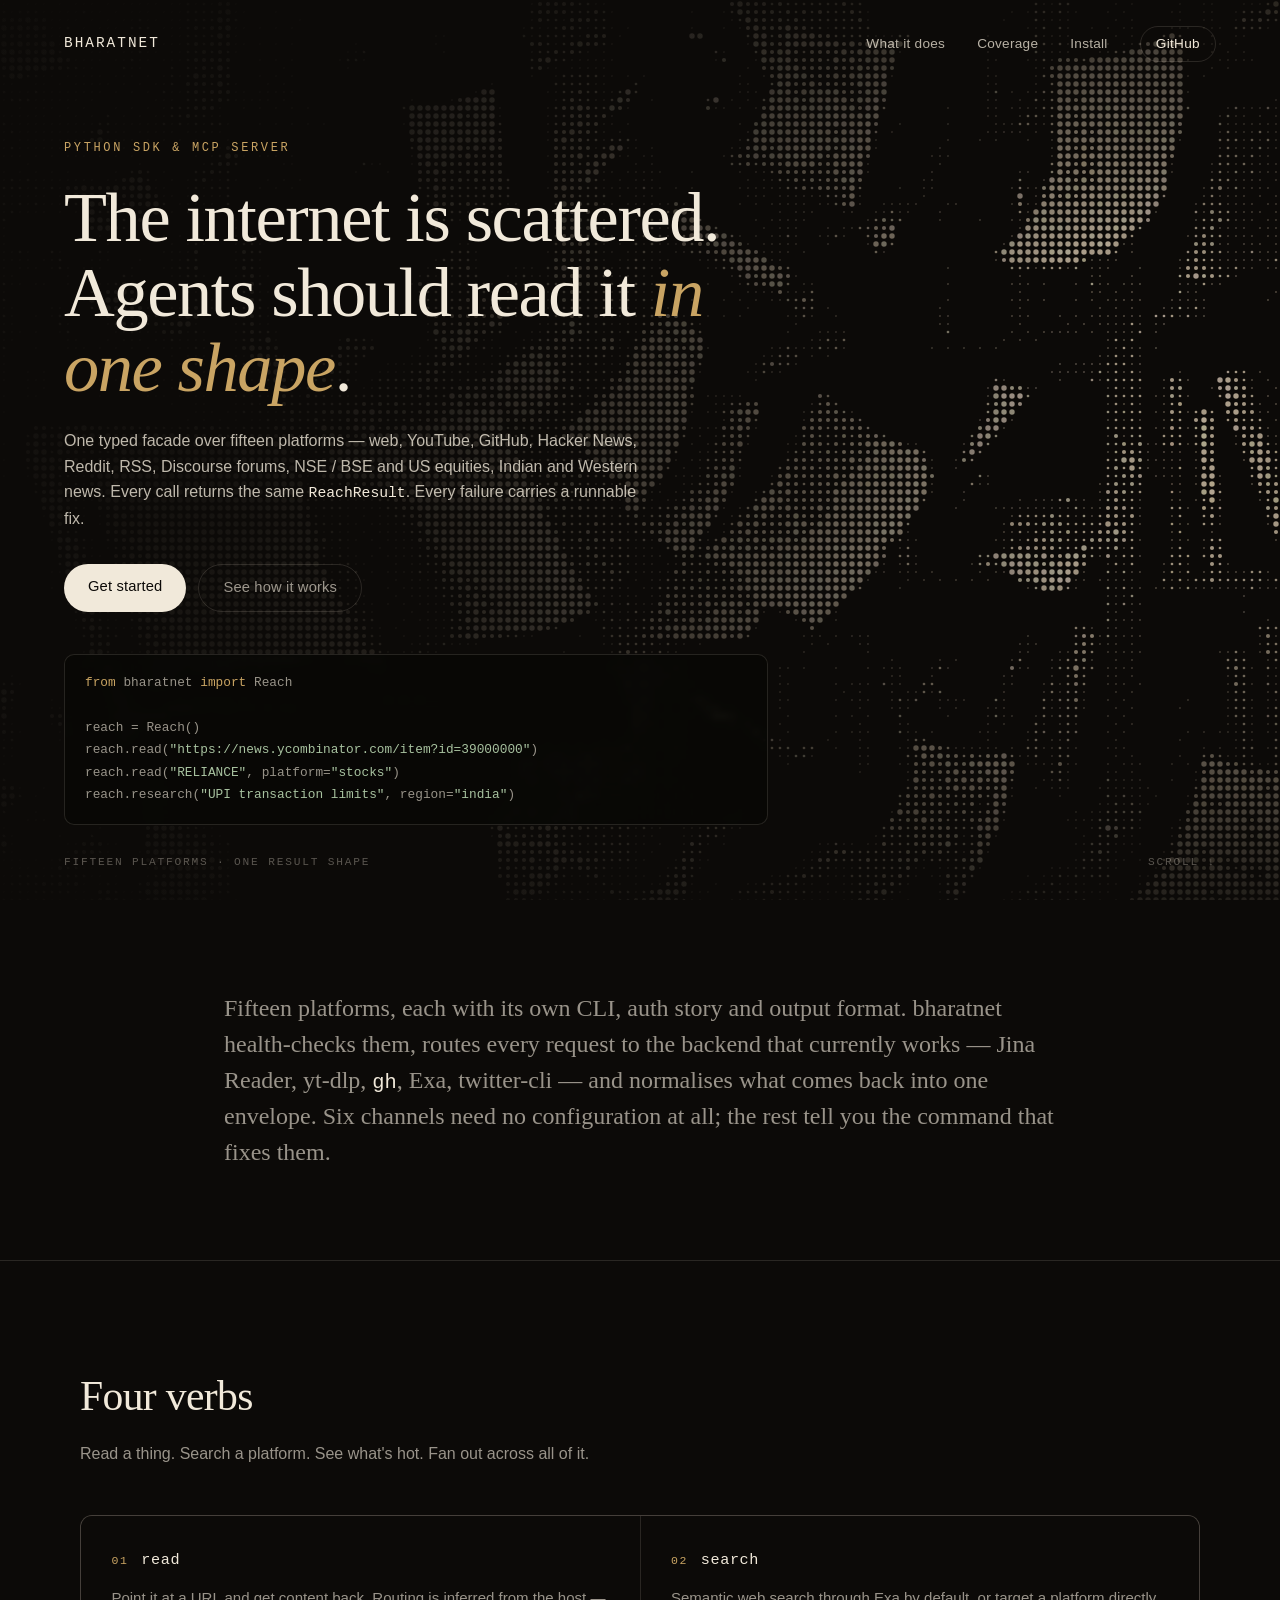
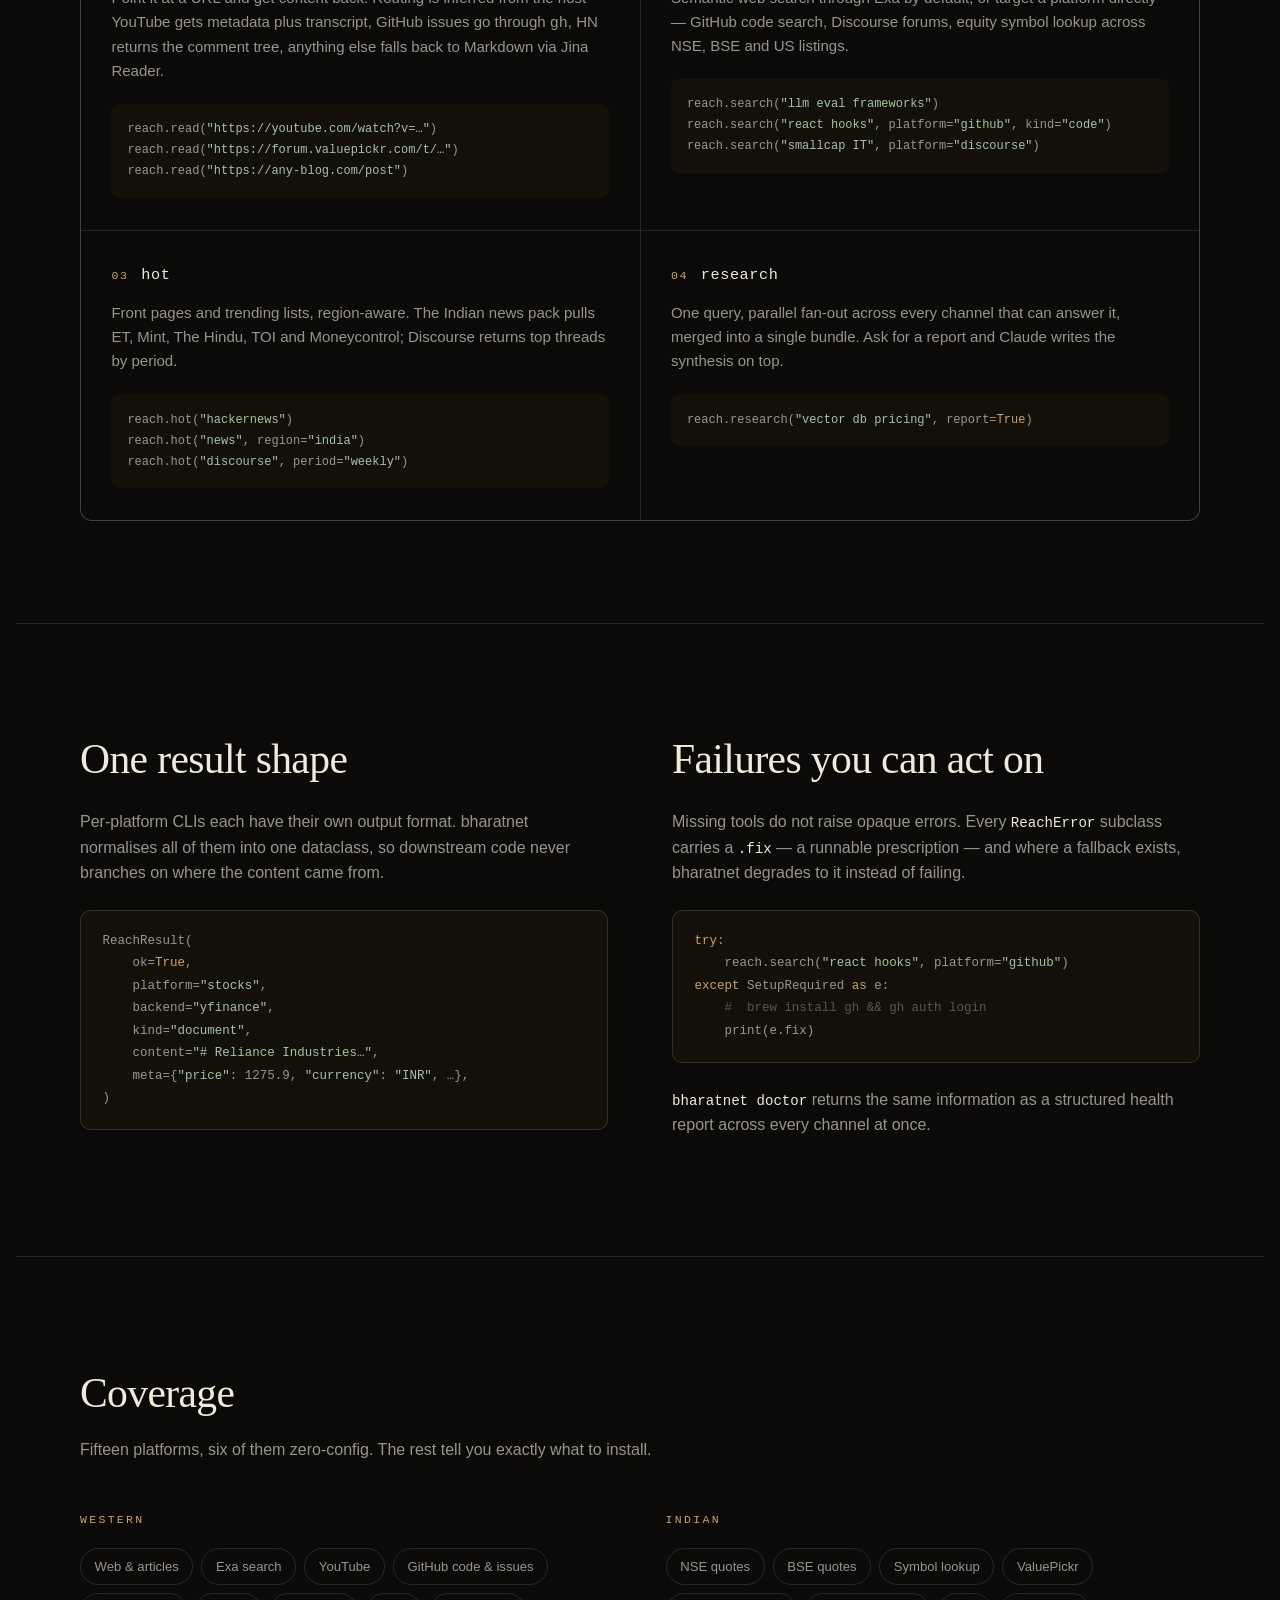
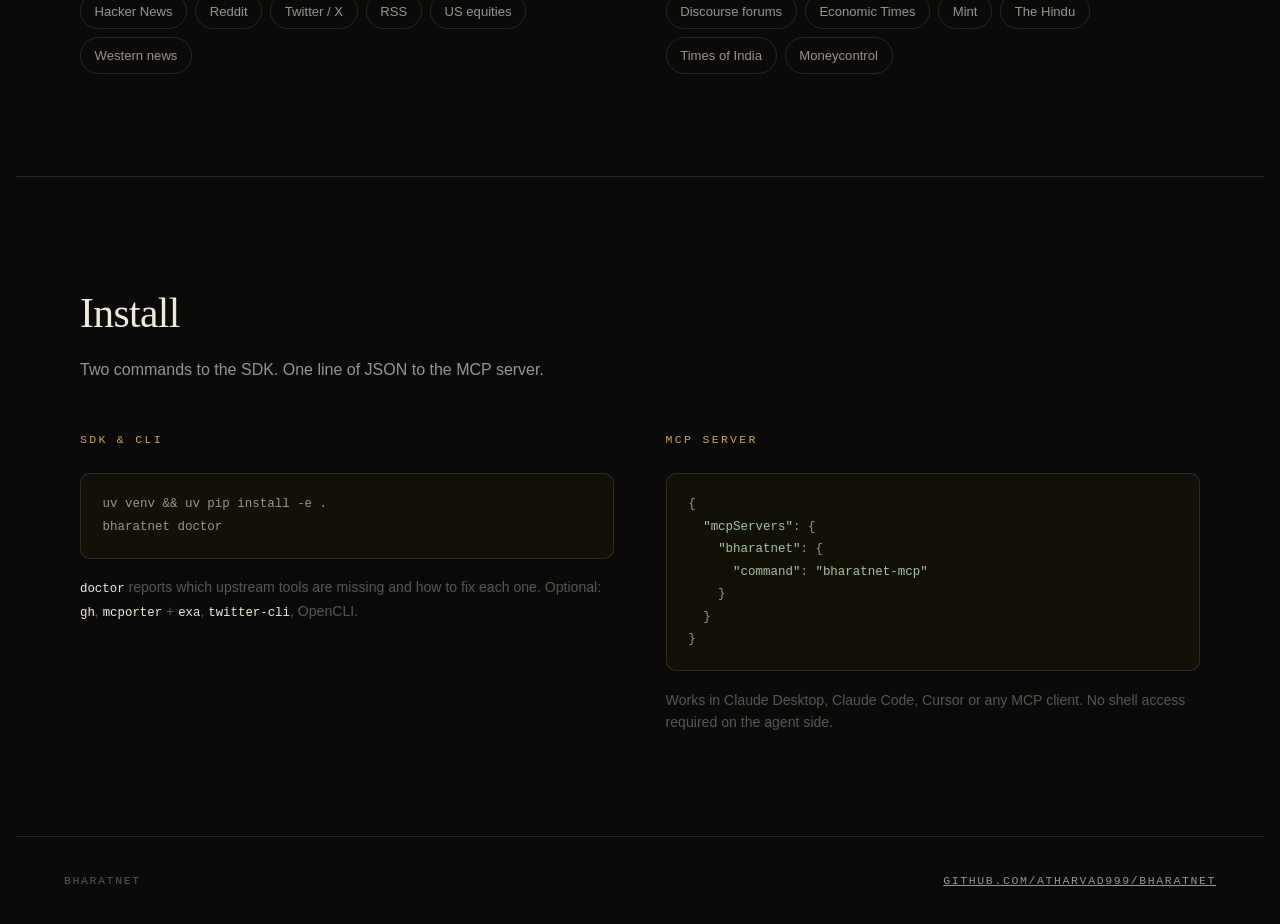
==== lp/index.html @ 47069c58 "Add local web console: bharatnet ui FastAPI + static single page sharing the landing page's design s" ====
<!doctype html>
<html lang="en">
<head>
<meta charset="utf-8">
<meta name="viewport" content="width=device-width, initial-scale=1">
<title>bharatnet — one call, every source</title>
<meta name="description" content="A typed Python SDK and MCP server for internet access across Western and Indian platforms. One facade, one result shape, machine-readable failures.">
<link rel="stylesheet" href="styles.css">
</head>
<body>

<header class="nav">
  <a class="nav__mark" href="#top">bharatnet</a>
  <nav class="nav__links">
    <a href="#what">What it does</a>
    <a href="#coverage">Coverage</a>
    <a href="#install">Install</a>
    <a class="nav__cta" href="https://github.com/atharvad999/bharatnet">GitHub</a>
  </nav>
</header>

<section class="hero" id="top">
  <canvas id="dither" class="hero__canvas" aria-hidden="true"></canvas>
  <div class="hero__scrim" aria-hidden="true"></div>

  <div class="hero__inner">
    <p class="eyebrow">Python SDK &amp; MCP server</p>
    <h1 class="hero__title">
      The internet is scattered.<br>
      Agents should read it <em>in one shape</em>.
    </h1>
    <p class="hero__sub">
      One typed facade over fifteen platforms — web, YouTube, GitHub, Hacker News,
      Reddit, RSS, Discourse forums, NSE&nbsp;/&nbsp;BSE and US equities, Indian and
      Western news. Every call returns the same <code>ReachResult</code>. Every
      failure carries a runnable fix.
    </p>
    <div class="hero__actions">
      <a class="btn btn--primary" href="#install">Get started</a>
      <a class="btn btn--ghost" href="#what">See how it works</a>
    </div>
    <pre class="hero__code"><code><span class="c-k">from</span> bharatnet <span class="c-k">import</span> Reach

reach = Reach()
reach.read(<span class="c-s">"https://news.ycombinator.com/item?id=39000000"</span>)
reach.read(<span class="c-s">"RELIANCE"</span>, platform=<span class="c-s">"stocks"</span>)
reach.research(<span class="c-s">"UPI transaction limits"</span>, region=<span class="c-s">"india"</span>)</code></pre>
  </div>

  <div class="hero__foot">
    <span>Fifteen platforms · one result shape</span>
    <span class="hero__hint">Scroll</span>
  </div>
</section>

<section class="strip">
  <p>
    Fifteen platforms, each with its own CLI, auth story and output format. bharatnet
    health-checks them, routes every request to the backend that currently works —
    Jina Reader, yt-dlp, <code>gh</code>, Exa, twitter-cli — and normalises what comes
    back into one envelope. Six channels need no configuration at all; the rest tell
    you the command that fixes them.
  </p>
</section>

<section class="section" id="what">
  <div class="section__head">
    <h2>Four verbs</h2>
    <p>Read a thing. Search a platform. See what's hot. Fan out across all of it.</p>
  </div>

  <div class="cards">
    <article class="card">
      <h3><span class="card__n">01</span> read</h3>
      <p>Point it at a URL and get content back. Routing is inferred from the host — YouTube gets metadata plus transcript, GitHub issues go through <code>gh</code>, HN returns the comment tree, anything else falls back to Markdown via Jina Reader.</p>
      <pre><code>reach.read(<span class="c-s">"https://youtube.com/watch?v=…"</span>)
reach.read(<span class="c-s">"https://forum.valuepickr.com/t/…"</span>)
reach.read(<span class="c-s">"https://any-blog.com/post"</span>)</code></pre>
    </article>

    <article class="card">
      <h3><span class="card__n">02</span> search</h3>
      <p>Semantic web search through Exa by default, or target a platform directly — GitHub code search, Discourse forums, equity symbol lookup across NSE, BSE and US listings.</p>
      <pre><code>reach.search(<span class="c-s">"llm eval frameworks"</span>)
reach.search(<span class="c-s">"react hooks"</span>, platform=<span class="c-s">"github"</span>, kind=<span class="c-s">"code"</span>)
reach.search(<span class="c-s">"smallcap IT"</span>, platform=<span class="c-s">"discourse"</span>)</code></pre>
    </article>

    <article class="card">
      <h3><span class="card__n">03</span> hot</h3>
      <p>Front pages and trending lists, region-aware. The Indian news pack pulls ET, Mint, The Hindu, TOI and Moneycontrol; Discourse returns top threads by period.</p>
      <pre><code>reach.hot(<span class="c-s">"hackernews"</span>)
reach.hot(<span class="c-s">"news"</span>, region=<span class="c-s">"india"</span>)
reach.hot(<span class="c-s">"discourse"</span>, period=<span class="c-s">"weekly"</span>)</code></pre>
    </article>

    <article class="card">
      <h3><span class="card__n">04</span> research</h3>
      <p>One query, parallel fan-out across every channel that can answer it, merged into a single bundle. Ask for a report and Claude writes the synthesis on top.</p>
      <pre><code>reach.research(<span class="c-s">"vector db pricing"</span>, report=<span class="c-k">True</span>)</code></pre>
    </article>
  </div>
</section>

<section class="section section--split" id="shape">
  <div>
    <h2>One result shape</h2>
    <p class="lede">
      Per-platform CLIs each have their own output format. bharatnet normalises all of
      them into one dataclass, so downstream code never branches on where the content
      came from.
    </p>
    <pre class="block"><code>ReachResult(
    ok=<span class="c-k">True</span>,
    platform=<span class="c-s">"stocks"</span>,
    backend=<span class="c-s">"yfinance"</span>,
    kind=<span class="c-s">"document"</span>,
    content=<span class="c-s">"# Reliance Industries…"</span>,
    meta={<span class="c-s">"price"</span>: 1275.9, <span class="c-s">"currency"</span>: <span class="c-s">"INR"</span>, …},
)</code></pre>
  </div>
  <div>
    <h2>Failures you can act on</h2>
    <p class="lede">
      Missing tools do not raise opaque errors. Every <code>ReachError</code> subclass
      carries a <code>.fix</code> — a runnable prescription — and where a fallback
      exists, bharatnet degrades to it instead of failing.
    </p>
    <pre class="block"><code><span class="c-k">try</span>:
    reach.search(<span class="c-s">"react hooks"</span>, platform=<span class="c-s">"github"</span>)
<span class="c-k">except</span> SetupRequired <span class="c-k">as</span> e:
    <span class="c-c">#  brew install gh && gh auth login</span>
    print(e.fix)</code></pre>
    <p class="lede">
      <code>bharatnet doctor</code> returns the same information as a structured health
      report across every channel at once.
    </p>
  </div>
</section>

<section class="section" id="coverage">
  <div class="section__head">
    <h2>Coverage</h2>
    <p>Fifteen platforms, six of them zero-config. The rest tell you exactly what to install.</p>
  </div>
  <div class="coverage">
    <div class="coverage__col">
      <h3>Western</h3>
      <ul class="chips">
        <li>Web &amp; articles</li><li>Exa search</li><li>YouTube</li>
        <li>GitHub code &amp; issues</li><li>Hacker News</li><li>Reddit</li>
        <li>Twitter / X</li><li>RSS</li><li>US equities</li><li>Western news</li>
      </ul>
    </div>
    <div class="coverage__col">
      <h3>Indian</h3>
      <ul class="chips">
        <li>NSE quotes</li><li>BSE quotes</li><li>Symbol lookup</li>
        <li>ValuePickr</li><li>Discourse forums</li>
        <li>Economic Times</li><li>Mint</li><li>The Hindu</li>
        <li>Times of India</li><li>Moneycontrol</li>
      </ul>
    </div>
  </div>
</section>

<section class="section" id="install">
  <div class="section__head">
    <h2>Install</h2>
    <p>Two commands to the SDK. One line of JSON to the MCP server.</p>
  </div>
  <div class="install">
    <div>
      <h3>SDK &amp; CLI</h3>
      <pre class="block"><code>uv venv &amp;&amp; uv pip install -e .
bharatnet doctor</code></pre>
      <p class="note">
        <code>doctor</code> reports which upstream tools are missing and how to fix each
        one. Optional: <code>gh</code>, <code>mcporter</code> + <code>exa</code>,
        <code>twitter-cli</code>, OpenCLI.
      </p>
    </div>
    <div>
      <h3>MCP server</h3>
      <pre class="block"><code>{
  <span class="c-s">"mcpServers"</span>: {
    <span class="c-s">"bharatnet"</span>: {
      <span class="c-s">"command"</span>: <span class="c-s">"bharatnet-mcp"</span>
    }
  }
}</code></pre>
      <p class="note">
        Works in Claude Desktop, Claude Code, Cursor or any MCP client. No shell access
        required on the agent side.
      </p>
    </div>
  </div>
</section>

<footer class="footer">
  <span>bharatnet</span>
  <span><a href="https://github.com/atharvad999/bharatnet">github.com/atharvad999/bharatnet</a></span>
</footer>

<script src="dither.js" defer></script>
</body>
</html>
---- lp/styles.css ----
/* reachkit landing page */

:root {
  --ground: #0c0a08;
  --ground-2: #131009;
  --ink: #f1e9da;
  --ink-dim: rgba(241, 233, 218, 0.62);
  --ink-faint: rgba(241, 233, 218, 0.34);
  --rule: rgba(241, 233, 218, 0.13);
  --gold: #c9a463;
  --serif: "Iowan Old Style", "Palatino Linotype", "Book Antiqua", Palatino, Georgia, serif;
  --sans: ui-sans-serif, -apple-system, "Segoe UI", Inter, Helvetica, Arial, sans-serif;
  --mono: ui-monospace, SFMono-Regular, "SF Mono", Menlo, Consolas, monospace;
  --gutter: clamp(1.25rem, 5vw, 5rem);
  --measure: 78rem;
}

* { box-sizing: border-box; }

html { scroll-behavior: smooth; }

body {
  margin: 0;
  background: var(--ground);
  color: var(--ink);
  font-family: var(--sans);
  font-size: 16px;
  line-height: 1.6;
  -webkit-font-smoothing: antialiased;
}

a { color: inherit; }

code, pre { font-family: var(--mono); }

pre { scrollbar-width: thin; scrollbar-color: var(--rule) transparent; }
pre::-webkit-scrollbar { height: 6px; }
pre::-webkit-scrollbar-thumb { background: var(--rule); border-radius: 3px; }
pre::-webkit-scrollbar-track { background: transparent; }

/* ---------- nav ---------- */

.nav {
  position: absolute;
  inset: 0 0 auto 0;
  z-index: 3;
  display: flex;
  align-items: center;
  justify-content: space-between;
  gap: 1rem;
  padding: 1.6rem var(--gutter);
}

.nav__mark {
  font-family: var(--mono);
  font-size: 0.9rem;
  letter-spacing: 0.14em;
  text-transform: uppercase;
  text-decoration: none;
}

.nav__links {
  display: flex;
  align-items: center;
  gap: clamp(1rem, 2.5vw, 2rem);
  font-size: 0.85rem;
  letter-spacing: 0.02em;
}

.nav__links a {
  color: rgba(241, 233, 218, 0.75);
  text-decoration: none;
  transition: color 0.2s;
}

.nav__links a:hover { color: var(--ink); }

.nav__cta {
  color: var(--ink) !important;
  border: 1px solid var(--rule);
  border-radius: 999px;
  padding: 0.4rem 0.95rem;
}

.nav__cta:hover { border-color: var(--ink-faint); }

/* ---------- hero ---------- */

.hero {
  position: relative;
  min-height: 100svh;
  display: flex;
  flex-direction: column;
  justify-content: center;
  padding: 7rem var(--gutter) 3rem;
  overflow: hidden;
}

.hero__canvas {
  position: absolute;
  inset: 0;
  width: 100%;
  height: 100%;
  display: block;
  opacity: 0;
  transition: opacity 1.1s ease;
}

.hero__canvas.is-ready { opacity: 1; }

/* Directional scrim, heaviest on the side carrying the type. */
.hero__scrim {
  position: absolute;
  inset: 0;
  z-index: 1;
  pointer-events: none;
  background:
    /* soft pool under the copy block, where dots would otherwise cut through it */
    radial-gradient(115% 85% at 14% 52%,
      rgba(12, 10, 8, 0.82) 0%,
      rgba(12, 10, 8, 0.46) 42%,
      rgba(12, 10, 8, 0) 70%),
    linear-gradient(100deg,
      rgba(12, 10, 8, 0.9) 0%,
      rgba(12, 10, 8, 0.78) 24%,
      rgba(12, 10, 8, 0.42) 52%,
      rgba(12, 10, 8, 0.1) 78%,
      rgba(12, 10, 8, 0.26) 100%),
    linear-gradient(to bottom,
      rgba(12, 10, 8, 0.82) 0%,
      rgba(12, 10, 8, 0) 32%,
      rgba(12, 10, 8, 0) 62%,
      rgba(12, 10, 8, 0.85) 100%);
}

.hero__inner {
  position: relative;
  z-index: 2;
  width: 100%;
  max-width: 44rem;
}

.eyebrow {
  margin: 0 0 1.4rem;
  font-family: var(--mono);
  font-size: 0.75rem;
  letter-spacing: 0.22em;
  text-transform: uppercase;
  color: var(--gold);
}

.hero__title {
  margin: 0;
  font-family: var(--serif);
  font-weight: 400;
  font-size: clamp(2.3rem, 5.6vw, 4.4rem);
  line-height: 1.06;
  letter-spacing: -0.02em;
  text-wrap: balance;
}

.hero__title em {
  font-style: italic;
  color: var(--gold);
}

.hero__sub {
  margin: 1.5rem 0 0;
  max-width: 36rem;
  font-size: clamp(1rem, 1.25vw, 1.1rem);
  color: rgba(241, 233, 218, 0.78);
}

.hero__sub code {
  color: var(--ink);
  font-size: 0.92em;
}

.hero__actions {
  display: flex;
  flex-wrap: wrap;
  gap: 0.75rem;
  margin-top: 2rem;
}

.btn {
  display: inline-block;
  padding: 0.72rem 1.5rem;
  border-radius: 999px;
  font-size: 0.92rem;
  letter-spacing: 0.01em;
  text-decoration: none;
  transition: transform 0.18s ease, background 0.2s, border-color 0.2s;
}

.btn:hover { transform: translateY(-1px); }

.btn--primary {
  background: var(--ink);
  color: var(--ground);
  font-weight: 500;
}

.btn--primary:hover { background: #fff; }

.btn--ghost {
  border: 1px solid var(--rule);
  color: var(--ink-dim);
}

.btn--ghost:hover {
  border-color: var(--ink-faint);
  color: var(--ink);
}

.hero__code {
  margin: 2.6rem 0 0;
  padding: 1.1rem 1.25rem;
  border: 1px solid var(--rule);
  border-radius: 10px;
  background: rgba(8, 7, 5, 0.72);
  backdrop-filter: blur(3px);
  font-size: 0.8rem;
  line-height: 1.75;
  color: var(--ink-dim);
  overflow-x: auto;
}

.hero__foot {
  position: absolute;
  z-index: 2;
  left: var(--gutter);
  right: var(--gutter);
  bottom: 1.75rem;
  display: flex;
  justify-content: space-between;
  font-family: var(--mono);
  font-size: 0.7rem;
  letter-spacing: 0.16em;
  text-transform: uppercase;
  color: var(--ink-faint);
}

.hero__hint::after {
  content: " ↓";
}

/* Tuning view: ?bare=1 strips the scrim and copy so the dither can be judged alone. */
.is-bare .hero__scrim,
.is-bare .hero__inner,
.is-bare .hero__foot,
.is-bare .nav { display: none; }

/* ---------- syntax accents ---------- */

.c-k { color: var(--gold); }
.c-s { color: #a8c2a0; }
.c-c { color: rgba(241, 233, 218, 0.32); }

/* ---------- sections ---------- */

.strip {
  padding: clamp(3.5rem, 7vw, 6rem) var(--gutter);
  border-bottom: 1px solid var(--rule);
}

.strip p {
  max-width: 52rem;
  margin: 0 auto;
  font-family: var(--serif);
  font-size: clamp(1.15rem, 2vw, 1.5rem);
  line-height: 1.5;
  color: var(--ink-dim);
  text-wrap: pretty;
}

.strip code { color: var(--ink); font-size: 0.85em; }

.section {
  max-width: var(--measure);
  margin: 0 auto;
  padding: clamp(4rem, 8vw, 7rem) var(--gutter);
  border-bottom: 1px solid var(--rule);
}

.section__head { margin-bottom: 3rem; }

.section h2 {
  margin: 0;
  font-family: var(--serif);
  font-weight: 400;
  font-size: clamp(1.8rem, 3.4vw, 2.6rem);
  letter-spacing: -0.015em;
}

.section__head p {
  margin: 0.7rem 0 0;
  max-width: 38rem;
  color: var(--ink-dim);
}

.lede {
  max-width: 34rem;
  color: var(--ink-dim);
}

.lede code, .note code { color: var(--ink); font-size: 0.88em; }

/* ---------- cards ---------- */

.cards {
  display: grid;
  /* 2x2 on desktop — four cards in a 3-up grid leaves a dead cell */
  grid-template-columns: repeat(auto-fit, minmax(26rem, 1fr));
  gap: 1px;
  background: var(--rule);
  border: 1px solid var(--rule);
  border-radius: 12px;
  overflow: hidden;
}

.card {
  background: var(--ground);
  padding: 2rem 1.9rem;
}

.card h3 {
  margin: 0 0 0.9rem;
  font-family: var(--mono);
  font-size: 0.95rem;
  font-weight: 500;
  letter-spacing: 0.04em;
  display: flex;
  align-items: baseline;
  gap: 0.8rem;
}

.card__n {
  color: var(--gold);
  font-size: 0.72rem;
  letter-spacing: 0.14em;
}

.card p {
  margin: 0 0 1.3rem;
  font-size: 0.94rem;
  color: var(--ink-dim);
}

.card pre {
  margin: 0;
  padding: 0.95rem 1rem;
  border-radius: 8px;
  background: var(--ground-2);
  font-size: 0.75rem;
  line-height: 1.75;
  color: var(--ink-dim);
  overflow-x: auto;
}

/* ---------- split ---------- */

.section--split {
  display: grid;
  grid-template-columns: repeat(auto-fit, minmax(21rem, 1fr));
  gap: clamp(2.5rem, 5vw, 4.5rem);
}

.block {
  margin: 1.5rem 0 0;
  padding: 1.2rem 1.35rem;
  border: 1px solid var(--rule);
  border-radius: 10px;
  background: var(--ground-2);
  font-size: 0.78rem;
  line-height: 1.8;
  color: var(--ink-dim);
  overflow-x: auto;
}

.block + .lede { margin-top: 1.5rem; }

/* ---------- coverage ---------- */

.coverage {
  display: grid;
  grid-template-columns: repeat(auto-fit, minmax(18rem, 1fr));
  gap: clamp(2rem, 4vw, 4rem);
}

.coverage h3 {
  margin: 0 0 1.2rem;
  font-family: var(--mono);
  font-size: 0.72rem;
  font-weight: 500;
  letter-spacing: 0.2em;
  text-transform: uppercase;
  color: var(--gold);
}

.chips {
  display: flex;
  flex-wrap: wrap;
  gap: 0.5rem;
  margin: 0;
  padding: 0;
  list-style: none;
}

.chips li {
  padding: 0.42rem 0.85rem;
  border: 1px solid var(--rule);
  border-radius: 999px;
  font-size: 0.82rem;
  color: var(--ink-dim);
}

/* ---------- install ---------- */

.install {
  display: grid;
  grid-template-columns: repeat(auto-fit, minmax(20rem, 1fr));
  gap: clamp(2rem, 4vw, 4rem);
}

.install h3 {
  margin: 0;
  font-family: var(--mono);
  font-size: 0.72rem;
  font-weight: 500;
  letter-spacing: 0.2em;
  text-transform: uppercase;
  color: var(--gold);
}

.note {
  margin: 1.1rem 0 0;
  font-size: 0.88rem;
  color: var(--ink-faint);
}

/* ---------- footer ---------- */

.footer {
  display: flex;
  justify-content: space-between;
  gap: 1rem;
  padding: 2.2rem var(--gutter);
  font-family: var(--mono);
  font-size: 0.72rem;
  letter-spacing: 0.14em;
  text-transform: uppercase;
  color: var(--ink-faint);
}

.footer a { color: var(--ink-dim); }

/* Below the split point there is no image side to keep clear, so the scrim goes
   flat and heavy rather than directional. */
@media (max-width: 900px) {
  .hero__scrim {
    background: linear-gradient(to bottom,
      rgba(12, 10, 8, 0.93) 0%,
      rgba(12, 10, 8, 0.84) 46%,
      rgba(12, 10, 8, 0.66) 74%,
      rgba(12, 10, 8, 0.94) 100%);
  }
}

@media (max-width: 720px) {
  .nav__links a:not(.nav__cta) { display: none; }
  .hero { padding-top: 6rem; }
  .hero__foot { display: none; }
}

@media (prefers-reduced-motion: reduce) {
  html { scroll-behavior: auto; }
  .btn:hover { transform: none; }
  .hero__canvas { transition: none; }
}
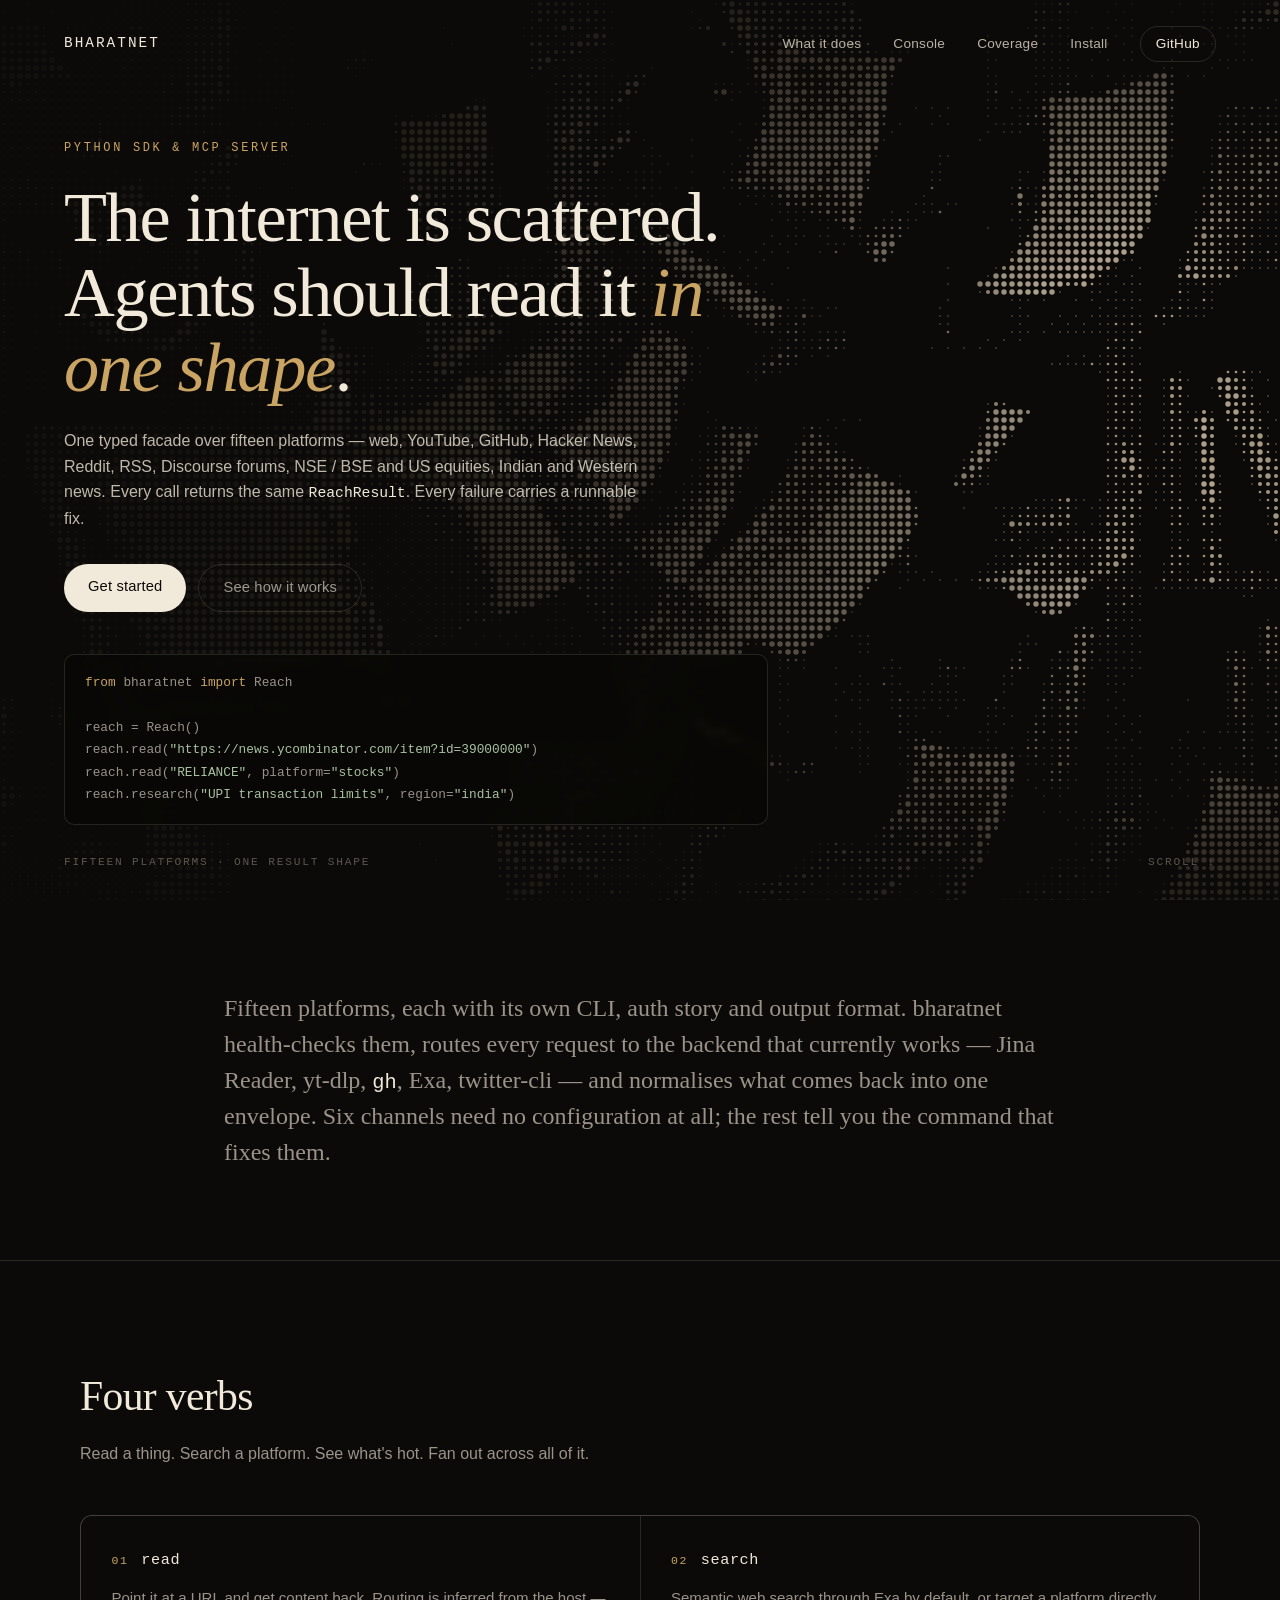
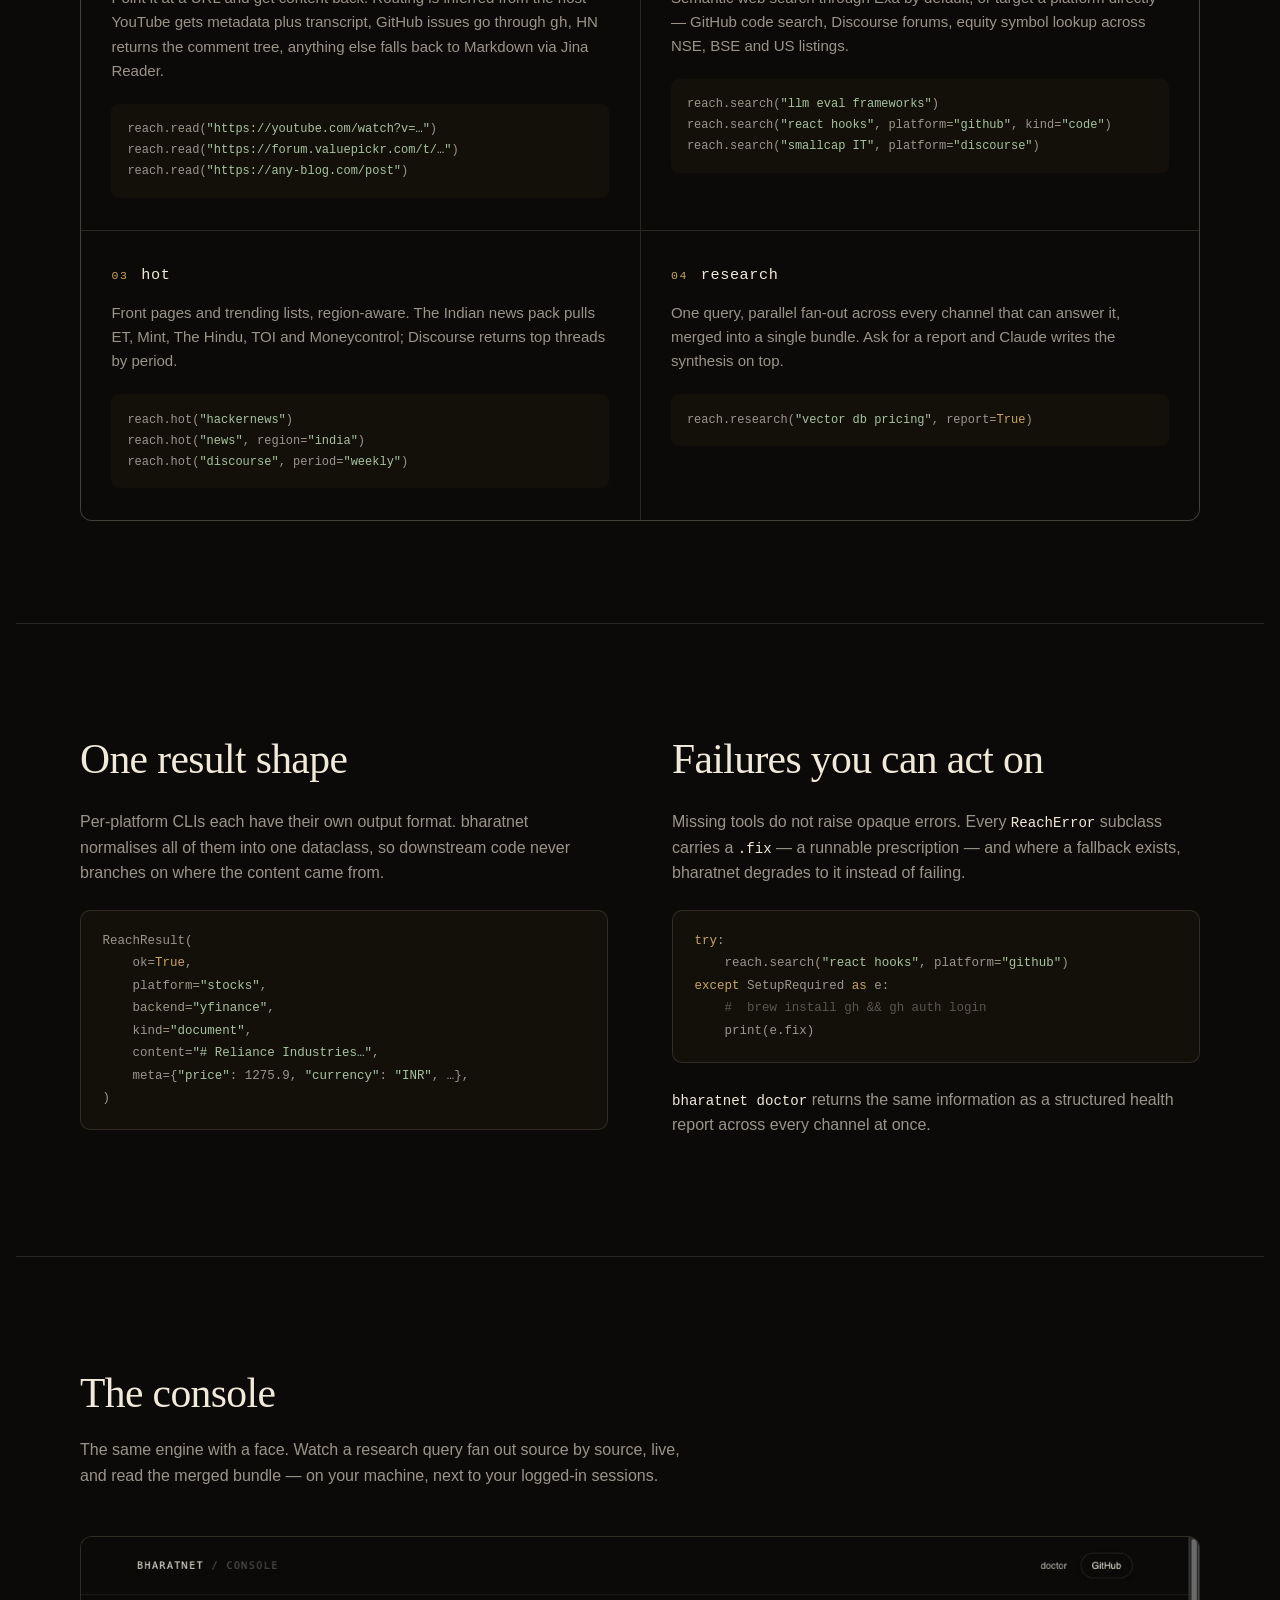
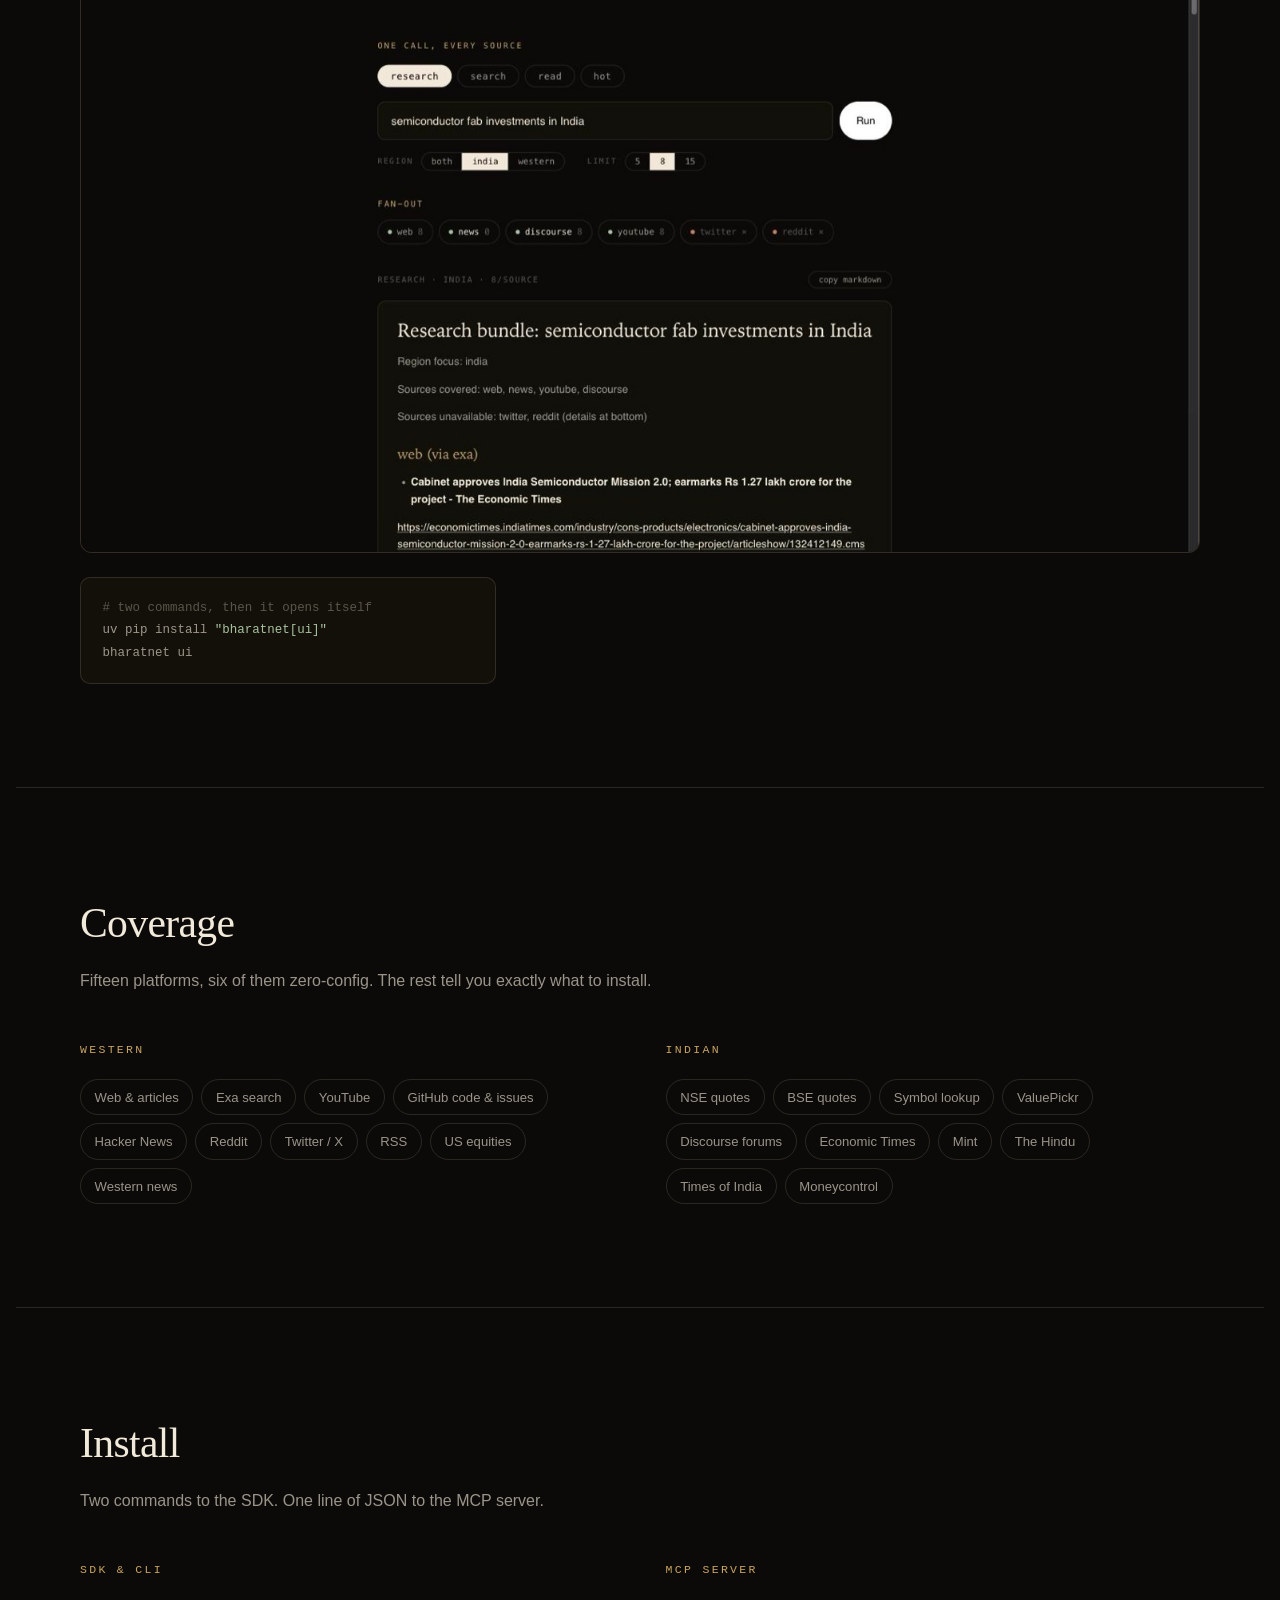
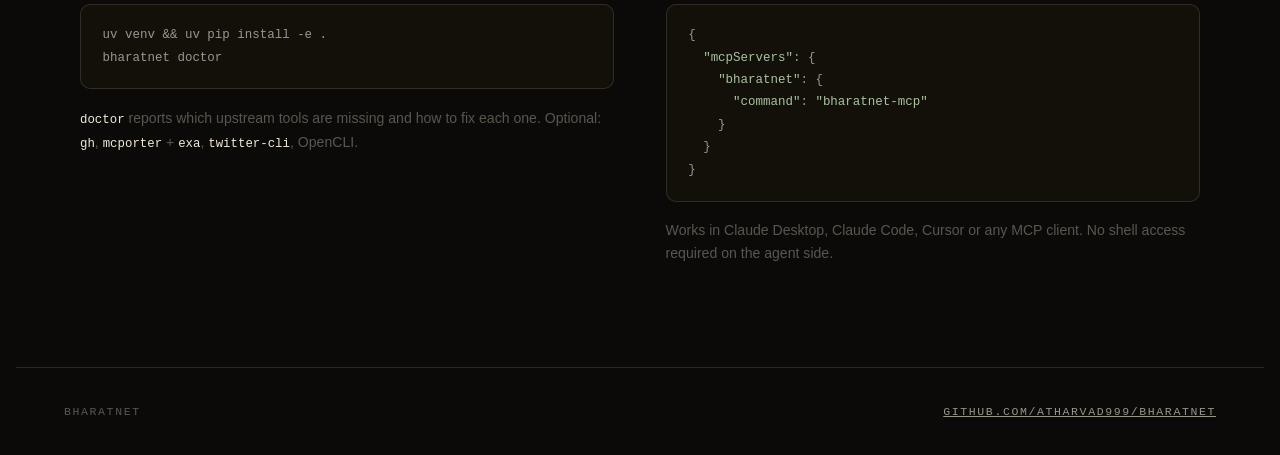
==== commit bf72276a: "lp: add Console section — screenshot + launch command, nav link Co-Authored-By: Claude Fable 5 <nore" ====
--- a/lp/index.html
+++ b/lp/index.html
@@ -13,6 +13,7 @@
   <a class="nav__mark" href="#top">bharatnet</a>
   <nav class="nav__links">
     <a href="#what">What it does</a>
+    <a href="#console">Console</a>
     <a href="#coverage">Coverage</a>
     <a href="#install">Install</a>
     <a class="nav__cta" href="https://github.com/atharvad999/bharatnet">GitHub</a>
@@ -136,6 +137,21 @@
       report across every channel at once.
     </p>
   </div>
+</section>
+
+<section class="section" id="console">
+  <div class="section__head">
+    <h2>The console</h2>
+    <p>The same engine with a face. Watch a research query fan out source by
+    source, live, and read the merged bundle — on your machine, next to your
+    logged-in sessions.</p>
+  </div>
+  <figure class="console-shot">
+    <img src="console.jpg" alt="bharatnet console — a research query fanning out across web, news, discourse and youtube, with the merged bundle below" loading="lazy" width="1400" height="770">
+  </figure>
+  <pre class="block console-cmd"><code><span class="c-c"># two commands, then it opens itself</span>
+uv pip install <span class="c-s">"bharatnet[ui]"</span>
+bharatnet ui</code></pre>
 </section>
 
 <section class="section" id="coverage">
--- a/lp/styles.css
+++ b/lp/styles.css
@@ -380,6 +380,27 @@
 
 .block + .lede { margin-top: 1.5rem; }
 
+/* ---------- console ---------- */
+
+.console-shot {
+  margin: 0;
+  border: 1px solid var(--rule);
+  border-radius: 12px;
+  overflow: hidden;
+  background: var(--ground-2);
+}
+
+.console-shot img {
+  display: block;
+  width: 100%;
+  height: auto;
+}
+
+.console-cmd {
+  max-width: 26rem;
+  margin-top: 1.5rem;
+}
+
 /* ---------- coverage ---------- */
 
 .coverage {
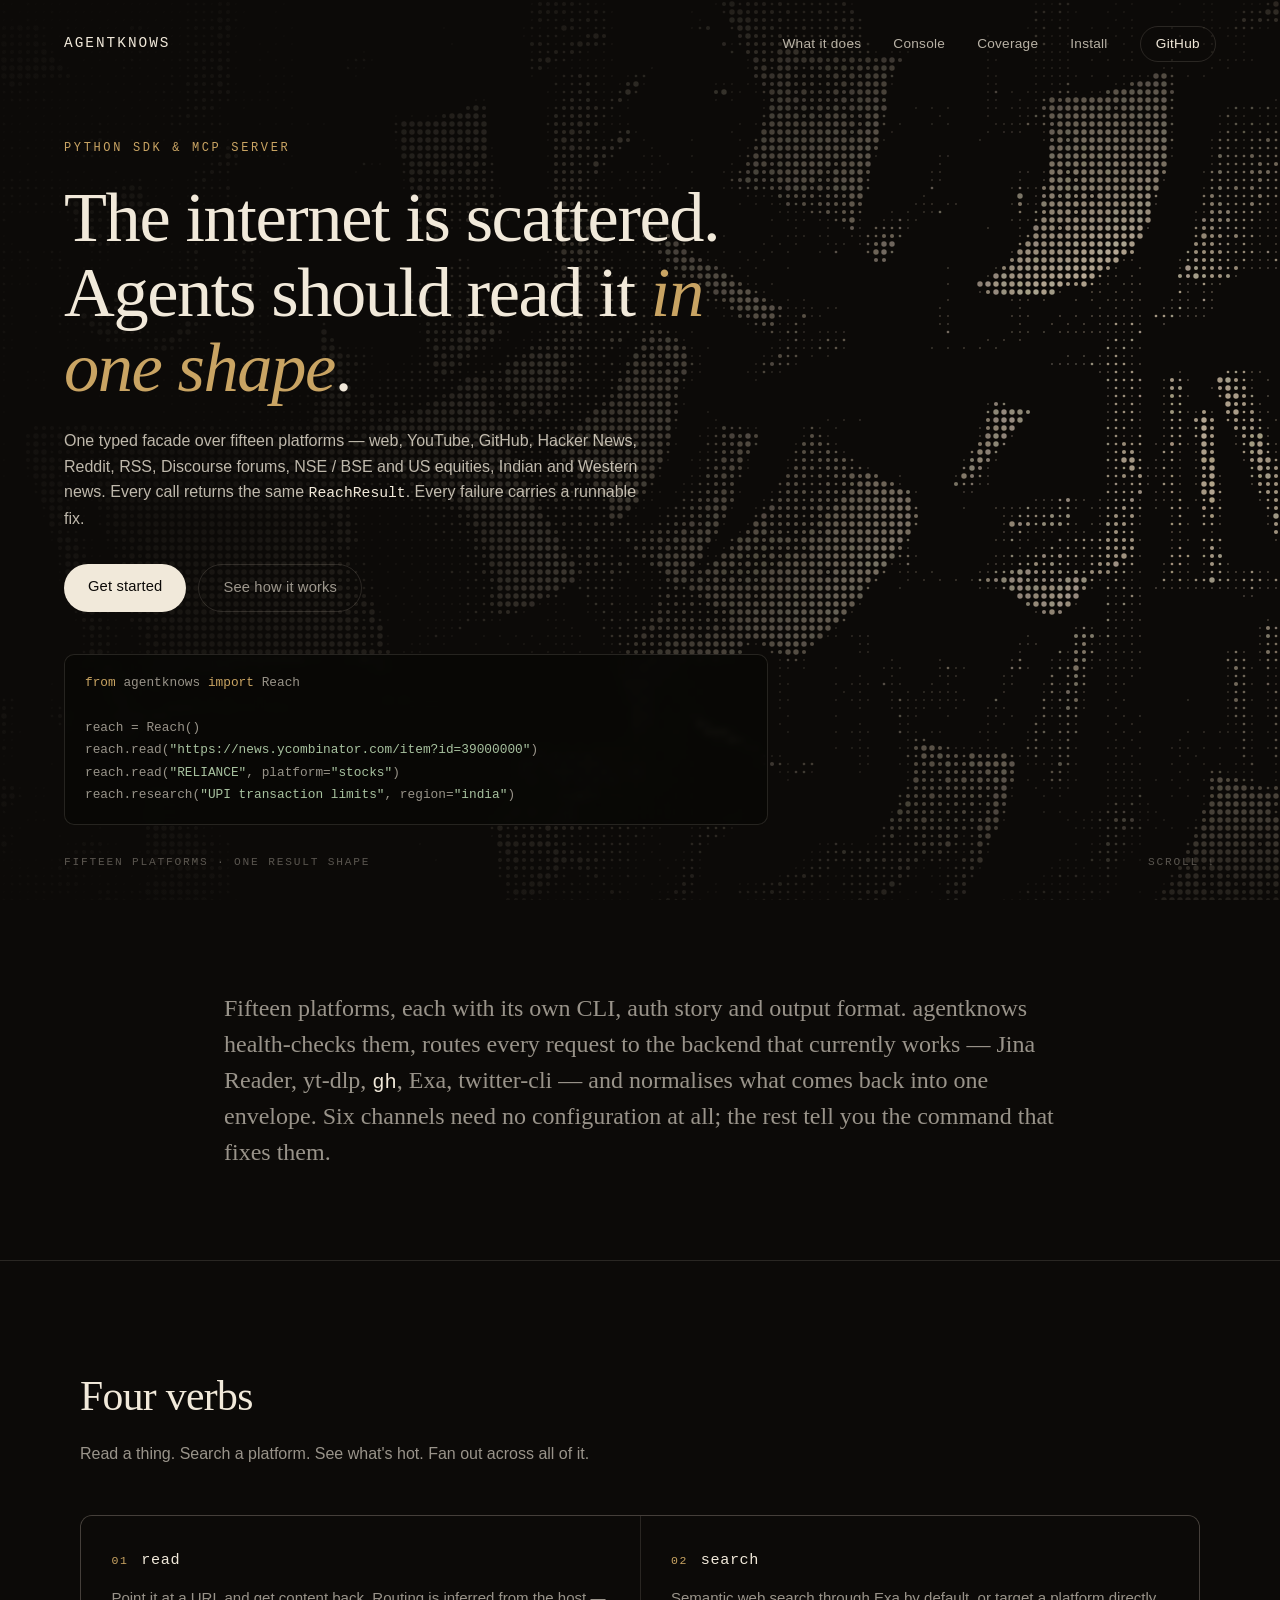
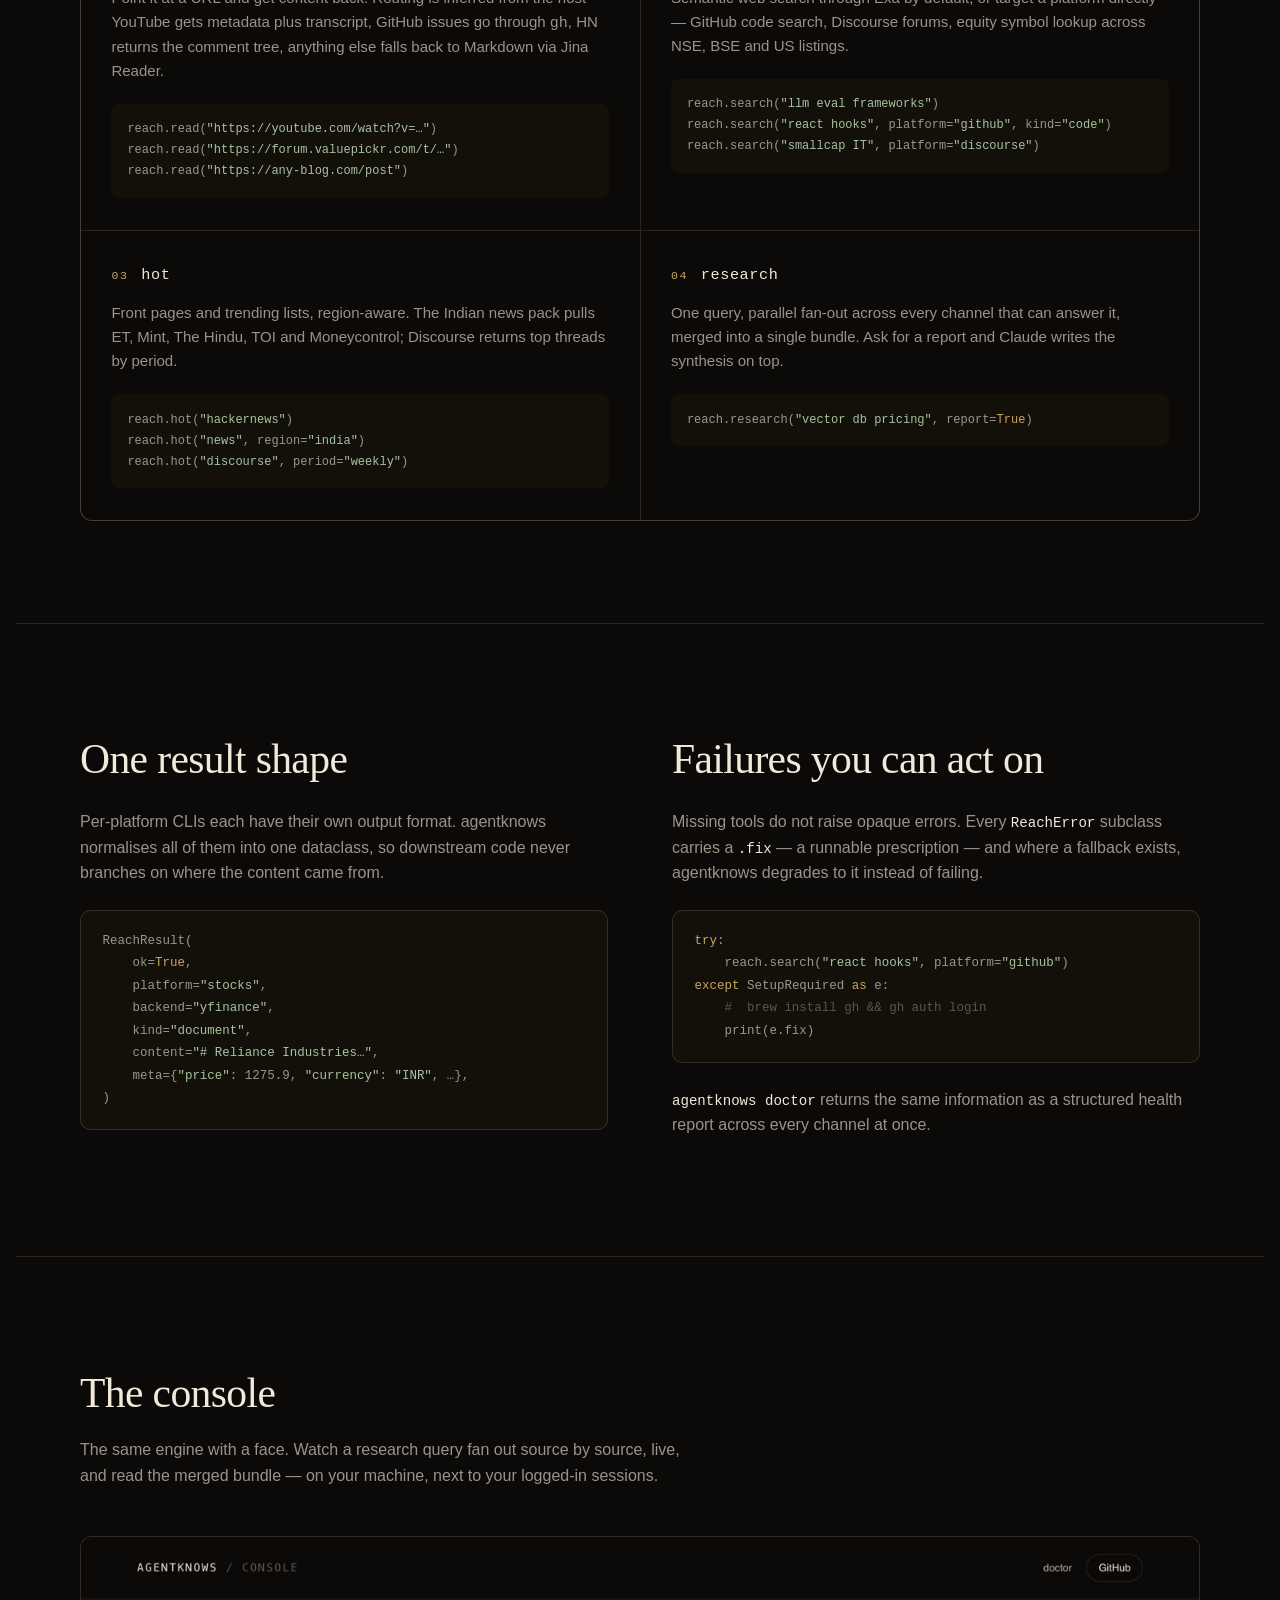
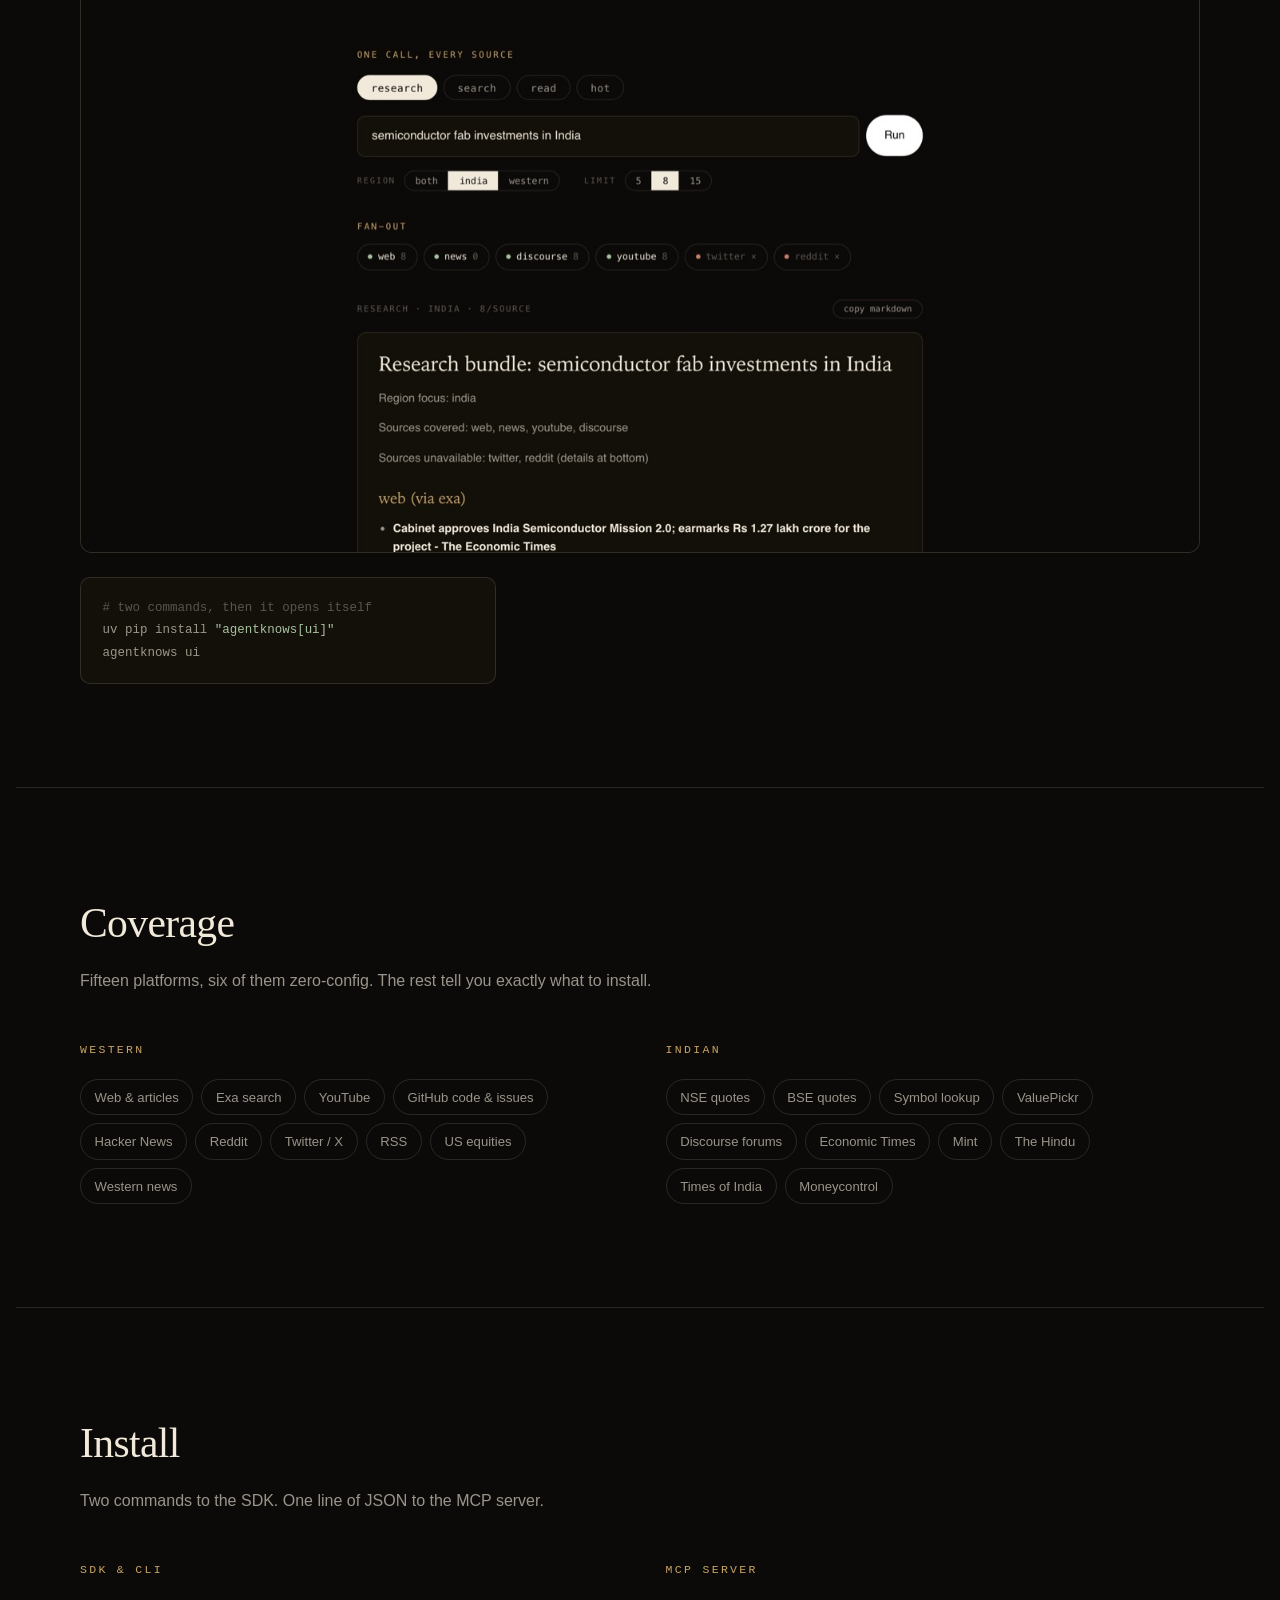
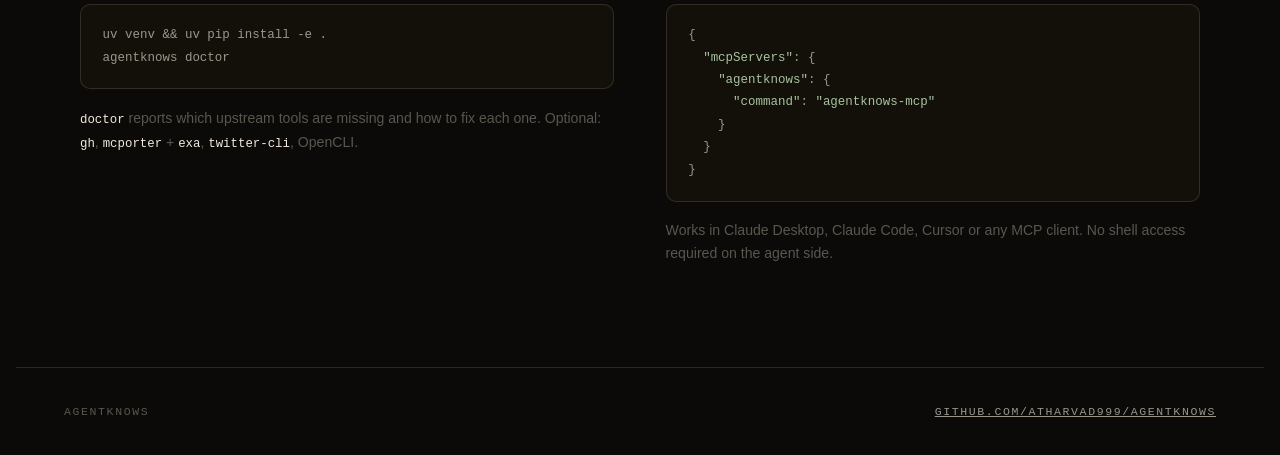
==== commit ae03f219: "Rename bharatnet -> agentknows Package, entry points (agentknows, agentknows-mcp), MCP server, conso" ====
--- a/lp/index.html
+++ b/lp/index.html
@@ -3,20 +3,20 @@
 <head>
 <meta charset="utf-8">
 <meta name="viewport" content="width=device-width, initial-scale=1">
-<title>bharatnet — one call, every source</title>
+<title>agentknows — one call, every source</title>
 <meta name="description" content="A typed Python SDK and MCP server for internet access across Western and Indian platforms. One facade, one result shape, machine-readable failures.">
 <link rel="stylesheet" href="styles.css">
 </head>
 <body>
 
 <header class="nav">
-  <a class="nav__mark" href="#top">bharatnet</a>
+  <a class="nav__mark" href="#top">agentknows</a>
   <nav class="nav__links">
     <a href="#what">What it does</a>
     <a href="#console">Console</a>
     <a href="#coverage">Coverage</a>
     <a href="#install">Install</a>
-    <a class="nav__cta" href="https://github.com/atharvad999/bharatnet">GitHub</a>
+    <a class="nav__cta" href="https://github.com/atharvad999/agentknows">GitHub</a>
   </nav>
 </header>
 
@@ -40,7 +40,7 @@
       <a class="btn btn--primary" href="#install">Get started</a>
       <a class="btn btn--ghost" href="#what">See how it works</a>
     </div>
-    <pre class="hero__code"><code><span class="c-k">from</span> bharatnet <span class="c-k">import</span> Reach
+    <pre class="hero__code"><code><span class="c-k">from</span> agentknows <span class="c-k">import</span> Reach
 
 reach = Reach()
 reach.read(<span class="c-s">"https://news.ycombinator.com/item?id=39000000"</span>)
@@ -56,7 +56,7 @@
 
 <section class="strip">
   <p>
-    Fifteen platforms, each with its own CLI, auth story and output format. bharatnet
+    Fifteen platforms, each with its own CLI, auth story and output format. agentknows
     health-checks them, routes every request to the backend that currently works —
     Jina Reader, yt-dlp, <code>gh</code>, Exa, twitter-cli — and normalises what comes
     back into one envelope. Six channels need no configuration at all; the rest tell
@@ -107,7 +107,7 @@
   <div>
     <h2>One result shape</h2>
     <p class="lede">
-      Per-platform CLIs each have their own output format. bharatnet normalises all of
+      Per-platform CLIs each have their own output format. agentknows normalises all of
       them into one dataclass, so downstream code never branches on where the content
       came from.
     </p>
@@ -125,7 +125,7 @@
     <p class="lede">
       Missing tools do not raise opaque errors. Every <code>ReachError</code> subclass
       carries a <code>.fix</code> — a runnable prescription — and where a fallback
-      exists, bharatnet degrades to it instead of failing.
+      exists, agentknows degrades to it instead of failing.
     </p>
     <pre class="block"><code><span class="c-k">try</span>:
     reach.search(<span class="c-s">"react hooks"</span>, platform=<span class="c-s">"github"</span>)
@@ -133,7 +133,7 @@
     <span class="c-c">#  brew install gh && gh auth login</span>
     print(e.fix)</code></pre>
     <p class="lede">
-      <code>bharatnet doctor</code> returns the same information as a structured health
+      <code>agentknows doctor</code> returns the same information as a structured health
       report across every channel at once.
     </p>
   </div>
@@ -147,11 +147,11 @@
     logged-in sessions.</p>
   </div>
   <figure class="console-shot">
-    <img src="console.jpg" alt="bharatnet console — a research query fanning out across web, news, discourse and youtube, with the merged bundle below" loading="lazy" width="1400" height="770">
+    <img src="console.jpg" alt="agentknows console — a research query fanning out across web, news, discourse and youtube, with the merged bundle below" loading="lazy" width="1400" height="770">
   </figure>
   <pre class="block console-cmd"><code><span class="c-c"># two commands, then it opens itself</span>
-uv pip install <span class="c-s">"bharatnet[ui]"</span>
-bharatnet ui</code></pre>
+uv pip install <span class="c-s">"agentknows[ui]"</span>
+agentknows ui</code></pre>
 </section>
 
 <section class="section" id="coverage">
@@ -189,7 +189,7 @@
     <div>
       <h3>SDK &amp; CLI</h3>
       <pre class="block"><code>uv venv &amp;&amp; uv pip install -e .
-bharatnet doctor</code></pre>
+agentknows doctor</code></pre>
       <p class="note">
         <code>doctor</code> reports which upstream tools are missing and how to fix each
         one. Optional: <code>gh</code>, <code>mcporter</code> + <code>exa</code>,
@@ -200,8 +200,8 @@
       <h3>MCP server</h3>
       <pre class="block"><code>{
   <span class="c-s">"mcpServers"</span>: {
-    <span class="c-s">"bharatnet"</span>: {
-      <span class="c-s">"command"</span>: <span class="c-s">"bharatnet-mcp"</span>
+    <span class="c-s">"agentknows"</span>: {
+      <span class="c-s">"command"</span>: <span class="c-s">"agentknows-mcp"</span>
     }
   }
 }</code></pre>
@@ -214,8 +214,8 @@
 </section>
 
 <footer class="footer">
-  <span>bharatnet</span>
-  <span><a href="https://github.com/atharvad999/bharatnet">github.com/atharvad999/bharatnet</a></span>
+  <span>agentknows</span>
+  <span><a href="https://github.com/atharvad999/agentknows">github.com/atharvad999/agentknows</a></span>
 </footer>
 
 <script src="dither.js" defer></script>
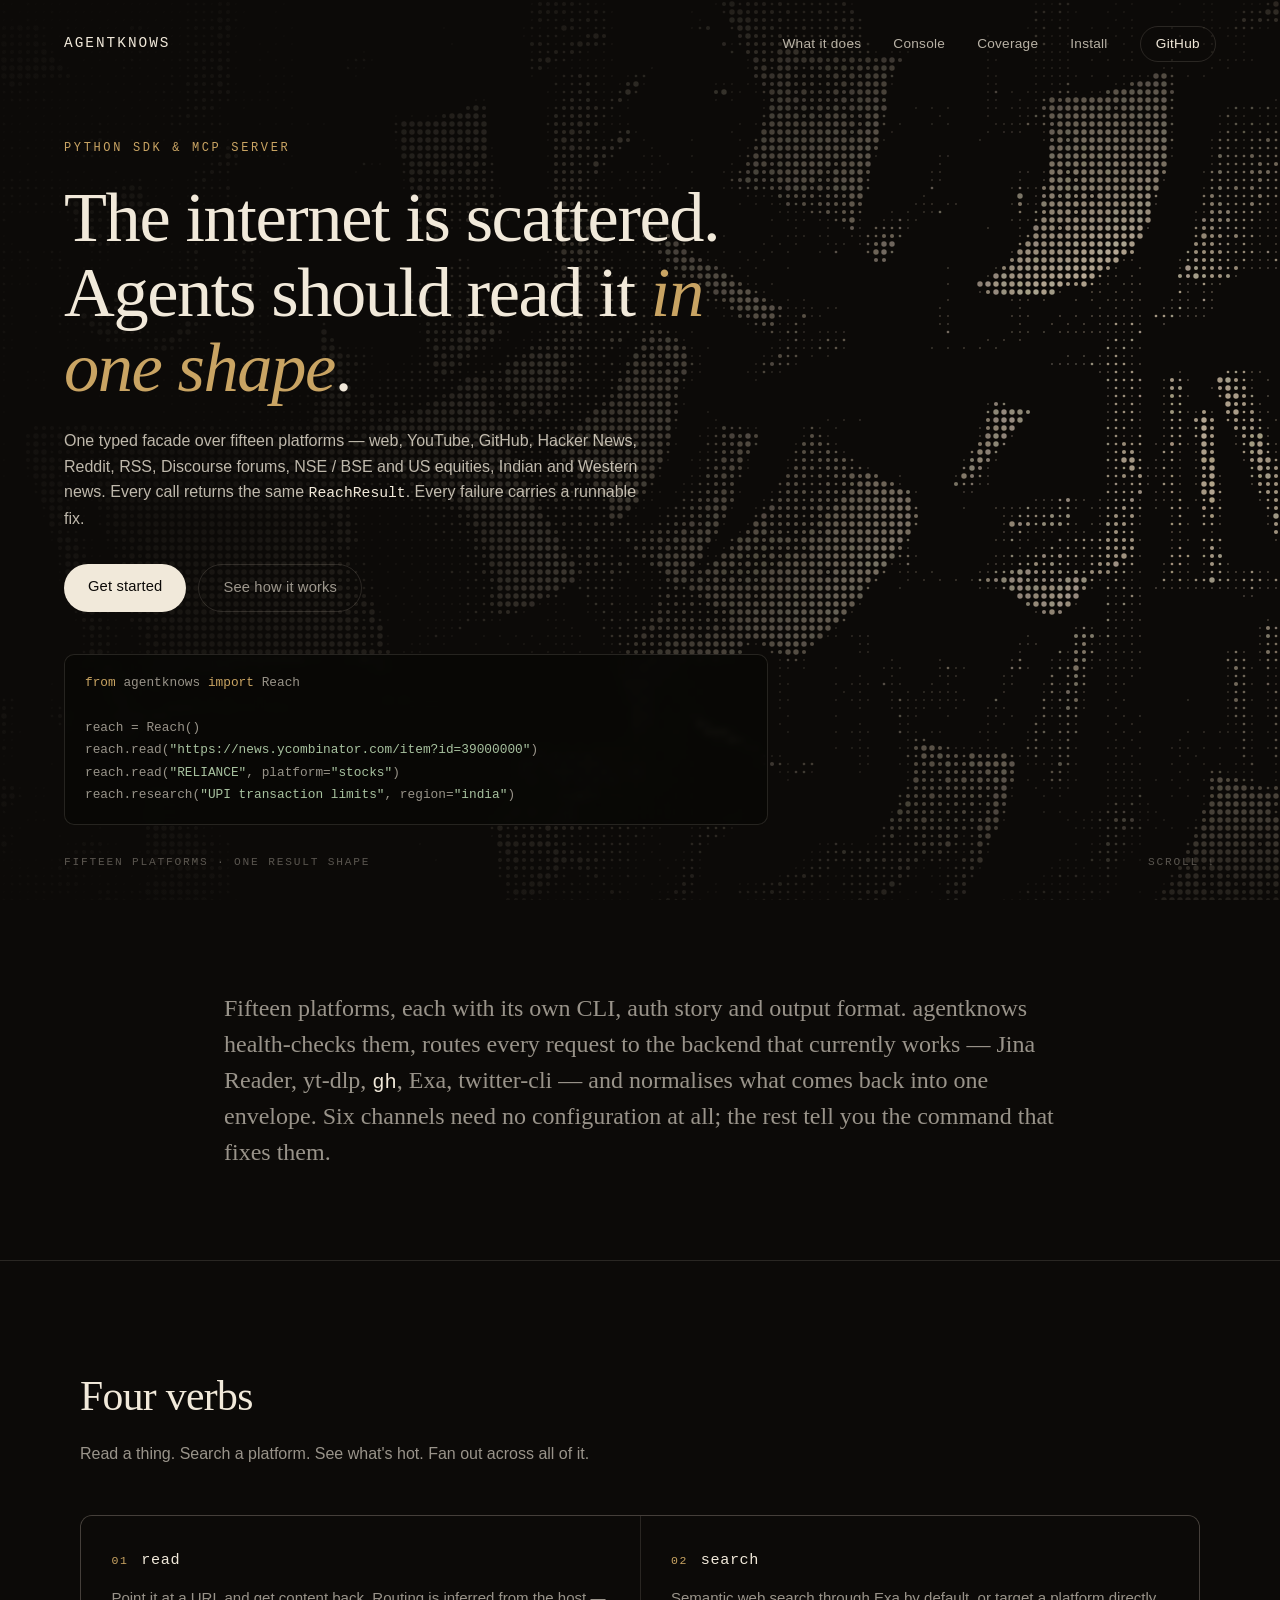
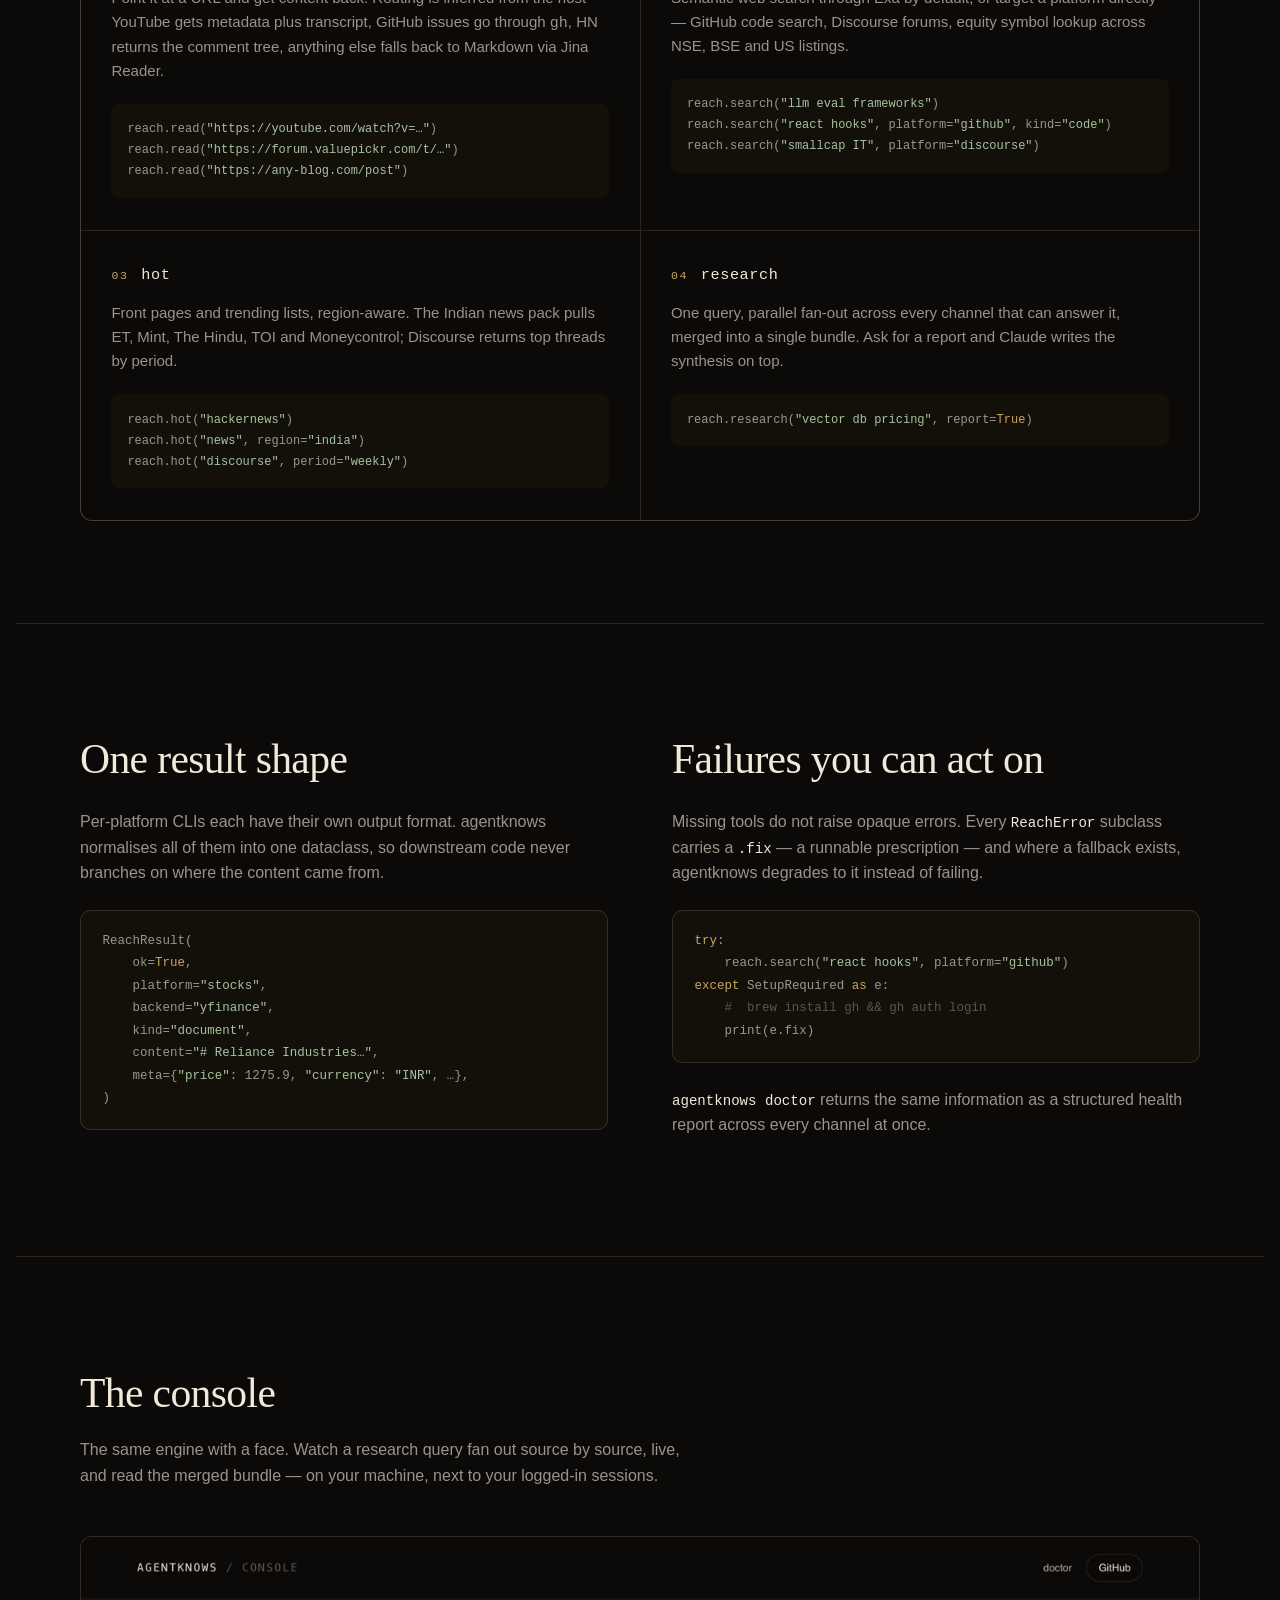
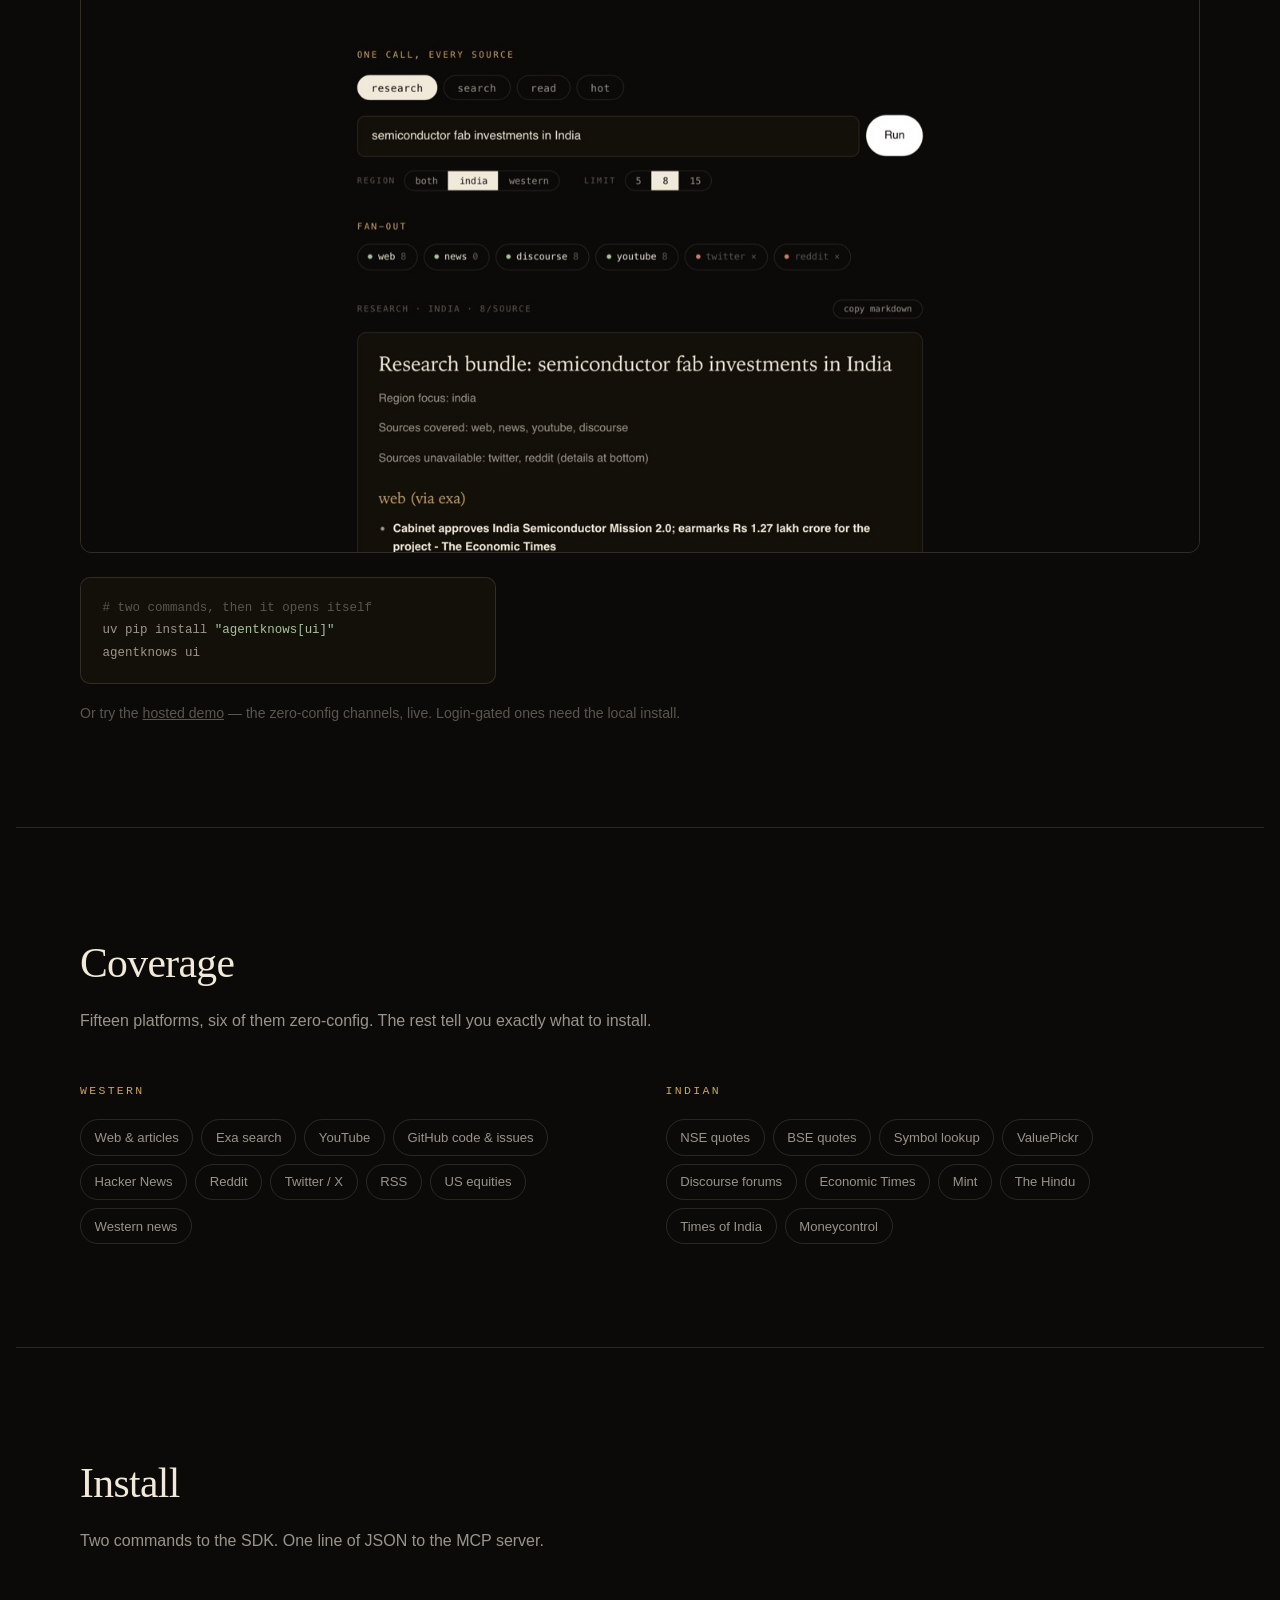
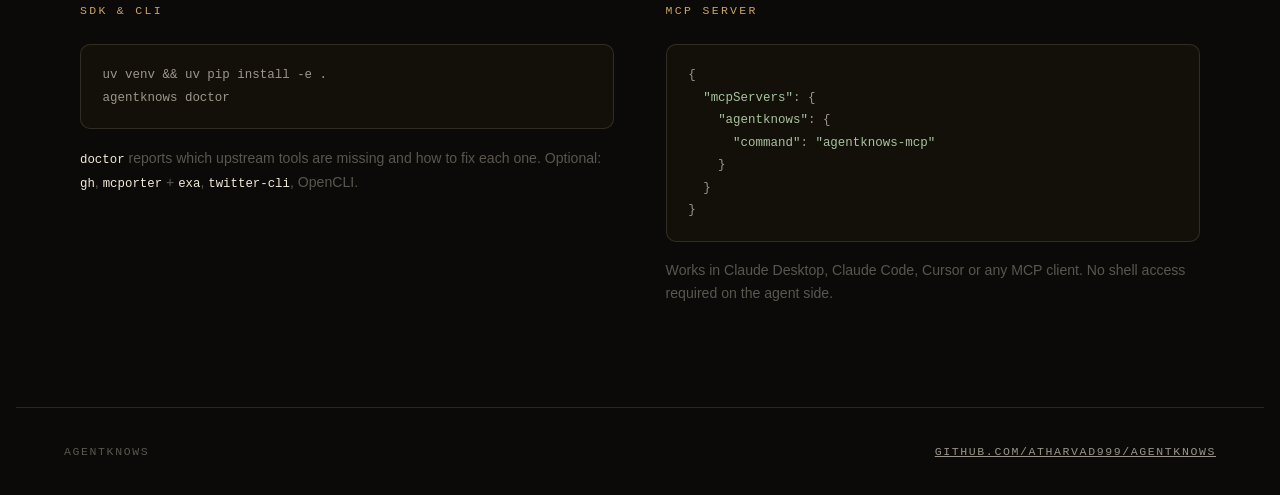
==== commit cf86056b: "lp: link hosted console demo Co-Authored-By: Claude Fable 5 <noreply@anthropic.com> Claude-Session: " ====
--- a/lp/index.html
+++ b/lp/index.html
@@ -152,6 +152,8 @@
   <pre class="block console-cmd"><code><span class="c-c"># two commands, then it opens itself</span>
 uv pip install <span class="c-s">"agentknows[ui]"</span>
 agentknows ui</code></pre>
+  <p class="note">Or try the <a href="https://agentknows-console.vercel.app">hosted demo</a> —
+  the zero-config channels, live. Login-gated ones need the local install.</p>
 </section>
 
 <section class="section" id="coverage">
